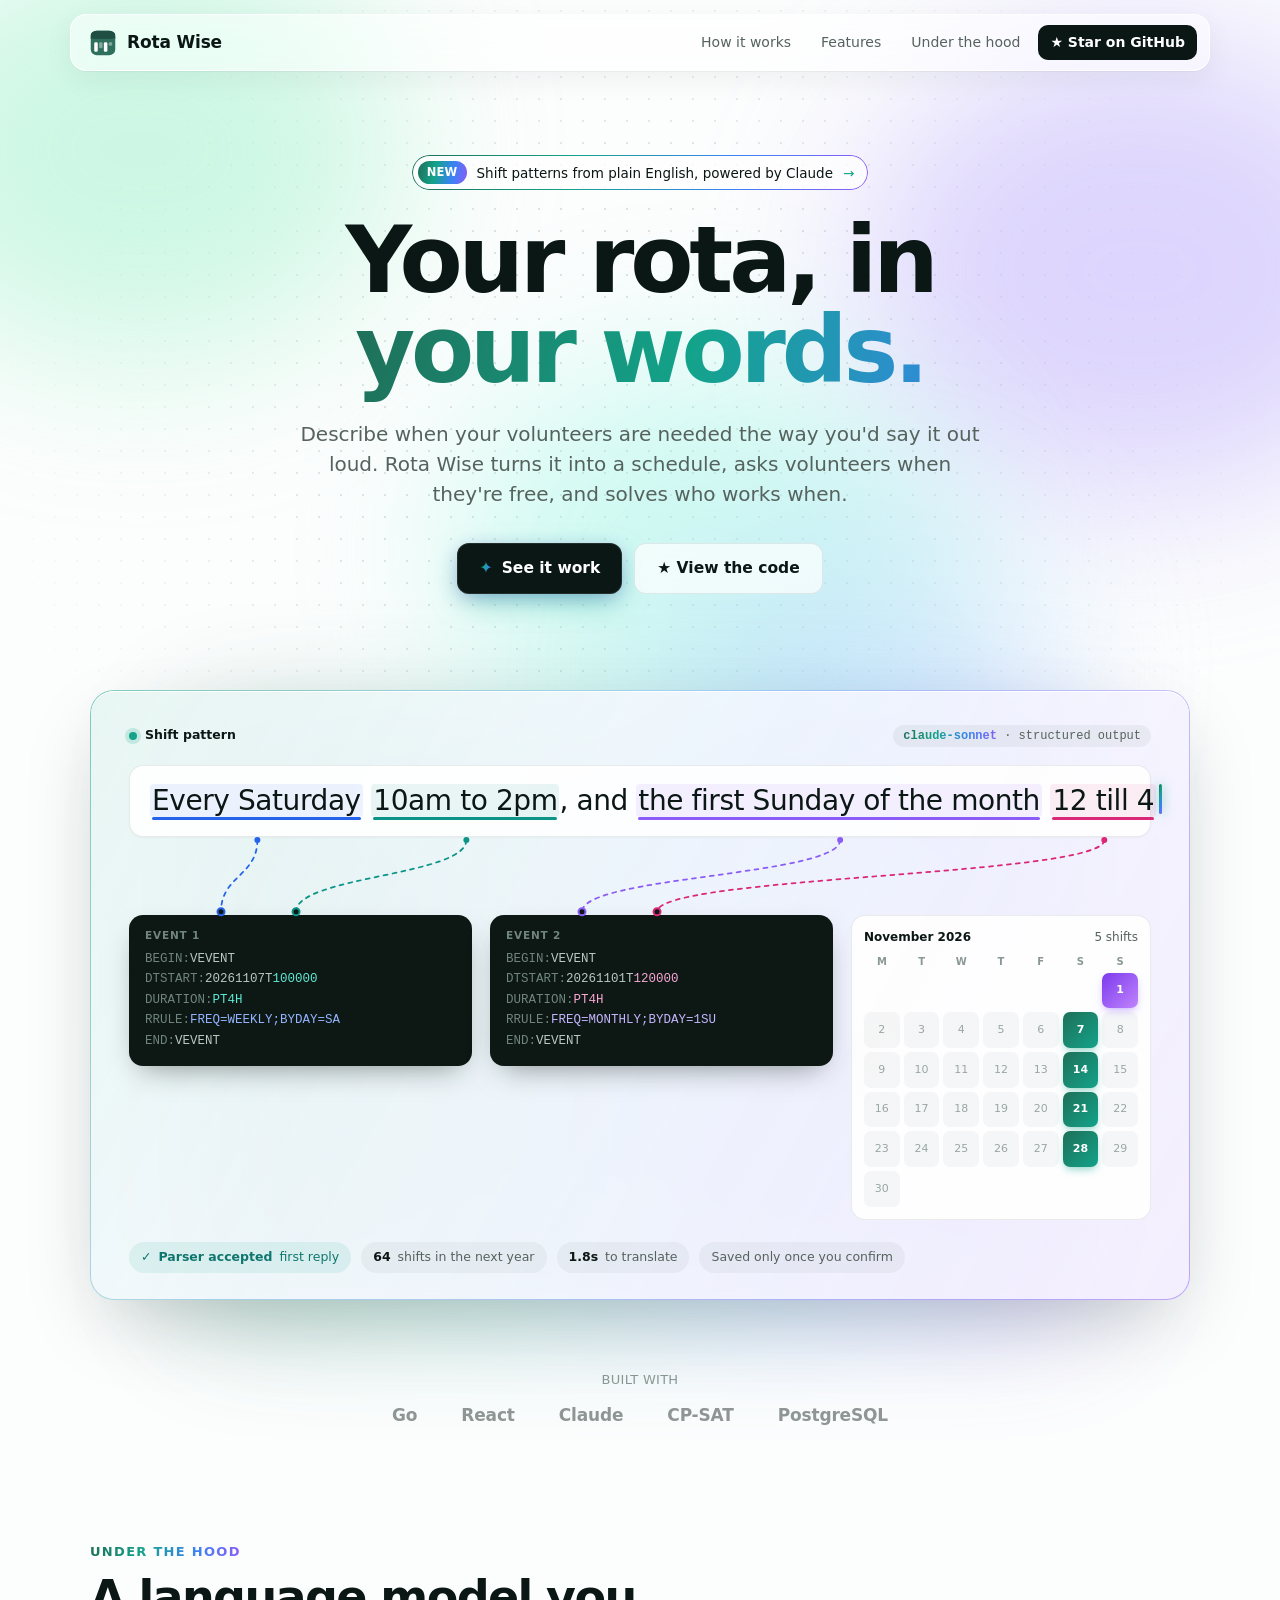
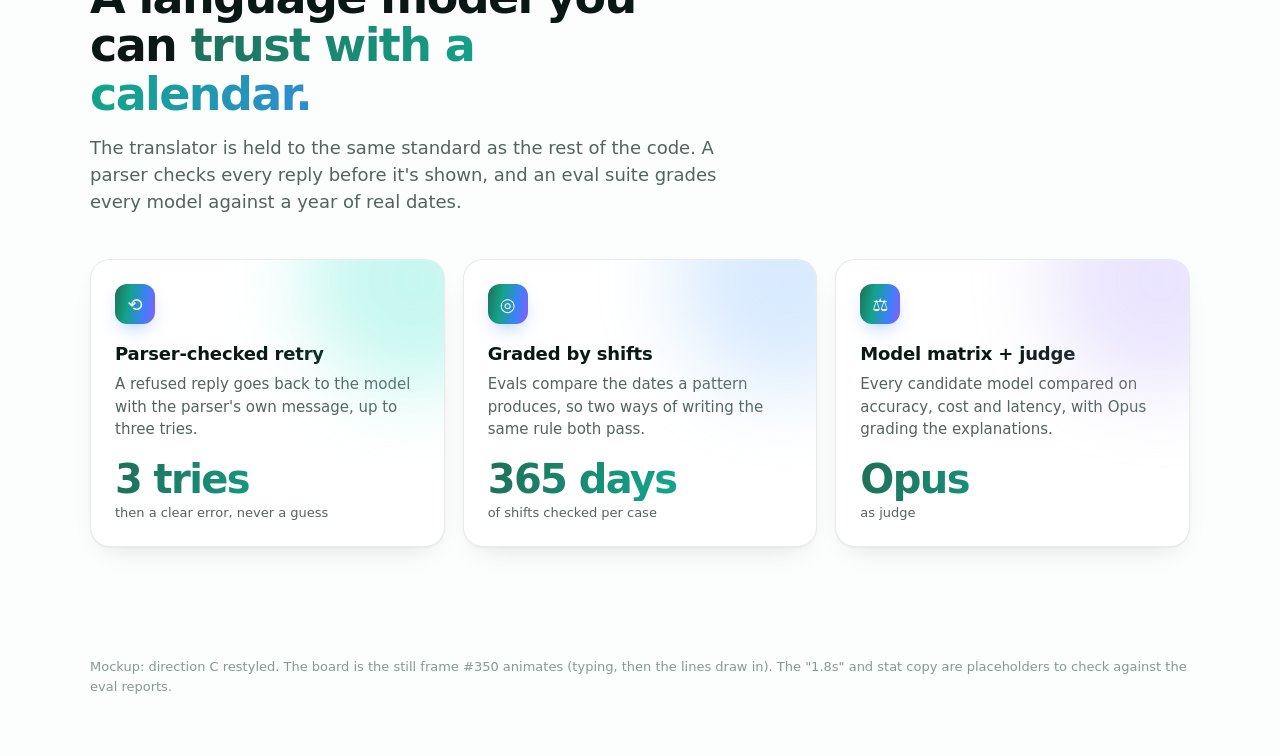
==== issue-349/splash-mockup.html @ 2ae0b68d "Splash page design mockup for issue #349" ====
<!doctype html>
<html lang="en-GB">
<head>
<meta charset="utf-8" />
<meta name="viewport" content="width=device-width, initial-scale=1" />
<title>Rota Wise: direction C, start-up polish</title>
<style>
  :root {
    color-scheme: light;
    --text: #55625d;
    --text-h: #0b1714;
    --border: rgba(15, 42, 35, 0.09);
    --band: #1f4f42;
    --accent: #2f6f5e;
    /* The gradient: the logo's greens running out into teal and violet. */
    --g1: #1f6f58;
    --g2: #13a38a;
    --g3: #3b82f6;
    --g4: #8b5cf6;
    --grad: linear-gradient(100deg, var(--g1) 0%, var(--g2) 35%, var(--g3) 70%, var(--g4) 100%);
    --p1: #2563eb; --p2: #0d9488; --p3: #8b5cf6; --p4: #db2777;
    --sans: "Inter", system-ui, "Segoe UI", Roboto, sans-serif;
    --mono: ui-monospace, "SF Mono", "JetBrains Mono", Menlo, monospace;
    font: 16px/1.5 var(--sans);
    color: var(--text);
    -webkit-font-smoothing: antialiased;
  }
  * { box-sizing: border-box; }
  body { margin: 0; background: #fcfdfd; overflow-x: hidden; }
  h1, h2, h3 { color: var(--text-h); margin: 0; }

  /* --- backdrop: aurora blobs over a faint dot grid that fades out --- */
  .sky { position: relative; isolation: isolate; overflow: hidden; }
  .sky::before {
    content: ""; position: absolute; inset: 0; z-index: -2;
    background-image: radial-gradient(rgba(15,42,35,.13) 1px, transparent 1px);
    background-size: 22px 22px;
    -webkit-mask-image: radial-gradient(ellipse 70% 55% at 50% 30%, #000 30%, transparent 75%);
            mask-image: radial-gradient(ellipse 70% 55% at 50% 30%, #000 30%, transparent 75%);
  }
  .blob { position: absolute; z-index: -1; border-radius: 50%; filter: blur(80px); opacity: .55; animation: drift 18s ease-in-out infinite alternate; }
  .blob.b1 { width: 520px; height: 420px; left: -120px; top: -60px; background: #a7f3d0; }
  .blob.b2 { width: 560px; height: 460px; right: -140px; top: 40px; background: #c4b5fd; animation-delay: -6s; }
  .blob.b3 { width: 520px; height: 380px; left: 35%; top: 360px; background: #99f6e4; opacity: .45; animation-delay: -12s; }
  .blob.b4 { width: 380px; height: 300px; right: 18%; top: 520px; background: #bfdbfe; opacity: .5; animation-delay: -3s; }
  @keyframes drift { to { transform: translate(40px, 30px) scale(1.08); } }

  /* --- nav --- */
  .nav { position: sticky; top: 14px; z-index: 5; max-width: 1140px; margin: 14px auto 0; display: flex; align-items: center; justify-content: space-between;
         padding: 10px 12px 10px 18px; border-radius: 16px; background: rgba(255,255,255,.6); backdrop-filter: blur(14px) saturate(1.4);
         -webkit-backdrop-filter: blur(14px) saturate(1.4); border: 1px solid rgba(255,255,255,.8); box-shadow: 0 1px 0 rgba(15,42,35,.04), 0 8px 30px rgba(15,42,35,.06); }
  .brand { display: flex; align-items: center; gap: 10px; font-weight: 700; color: var(--text-h); font-size: 17px; letter-spacing: -0.01em; }
  .links { display: flex; gap: 6px; font-size: 14px; align-items: center; }
  .links a { color: var(--text); text-decoration: none; padding: 7px 12px; border-radius: 10px; }
  .links a:hover { background: rgba(15,42,35,.05); color: var(--text-h); }
  .links a.gh { display: inline-flex; gap: 8px; align-items: center; color: #fff; background: var(--text-h); font-weight: 600; }

  /* --- hero --- */
  .hero { max-width: 1140px; margin: 0 auto; padding: 84px 20px 40px; text-align: center; }
  .badge { position: relative; display: inline-flex; align-items: center; gap: 10px; font-size: 13.5px; font-weight: 500; color: var(--text-h);
           padding: 6px 14px 6px 6px; border-radius: 99px; background: rgba(255,255,255,.75); }
  .badge::before { /* gradient hairline border */
    content: ""; position: absolute; inset: 0; border-radius: inherit; padding: 1px; background: var(--grad);
    -webkit-mask: linear-gradient(#000 0 0) content-box, linear-gradient(#000 0 0); -webkit-mask-composite: xor; mask-composite: exclude; }
  .badge .new { font-size: 11.5px; font-weight: 700; color: #fff; background: var(--grad); padding: 3px 9px; border-radius: 99px; letter-spacing: .02em; }
  .badge .arrow { color: var(--g2); }
  h1.big { font-size: 92px; line-height: .98; letter-spacing: -0.045em; font-weight: 750; margin: 26px auto 22px; max-width: 12ch; }
  .shine {
    background: linear-gradient(100deg, var(--g1), var(--g2), var(--g3), var(--g4), var(--g2), var(--g1));
    background-size: 300% 100%;
    -webkit-background-clip: text; background-clip: text; color: transparent;
    animation: shine 9s linear infinite;
    padding-bottom: .06em; /* keep the descender inside the clip */
  }
  @keyframes shine { to { background-position: 300% 0; } }
  .lede { font-size: 20px; max-width: 54ch; margin: 0 auto 34px; color: var(--text); }
  .cta { display: flex; gap: 12px; justify-content: center; }
  .btn { display: inline-flex; align-items: center; gap: 9px; padding: 13px 22px; border-radius: 12px; font-weight: 600; font-size: 15.5px; text-decoration: none; }
  .btn.primary { color: #fff; background: var(--text-h); position: relative;
                 box-shadow: 0 0 0 1px rgba(255,255,255,.1) inset, 0 10px 30px -6px rgba(19,163,138,.55), 0 4px 18px -4px rgba(139,92,246,.45); }
  .btn.primary .spark { background: var(--grad); -webkit-background-clip: text; background-clip: text; color: transparent; font-size: 16px; }
  .btn.ghost { color: var(--text-h); background: rgba(255,255,255,.7); border: 1px solid var(--border); backdrop-filter: blur(8px); }
  .kbd { font: 12px var(--mono); padding: 2px 6px; border-radius: 6px; background: rgba(15,42,35,.06); color: var(--text); }

  /* --- the board --- */
  .stage { max-width: 1140px; margin: 56px auto 0; padding: 0 20px; position: relative; }
  .stage::before { /* glow under the board */
    content: ""; position: absolute; left: 10%; right: 10%; top: 30px; bottom: -20px; z-index: -1; border-radius: 40px;
    background: var(--grad); filter: blur(60px); opacity: .28; }
  .board { position: relative; border-radius: 24px; padding: 34px 38px 26px;
           background: linear-gradient(rgba(255,255,255,.82), rgba(255,255,255,.82)) padding-box,
                       linear-gradient(120deg, rgba(19,163,138,.55), rgba(59,130,246,.25) 40%, rgba(139,92,246,.55)) border-box;
           border: 1px solid transparent; backdrop-filter: blur(18px); -webkit-backdrop-filter: blur(18px);
           box-shadow: 0 1px 0 #fff inset, 0 30px 80px -20px rgba(15,42,35,.25); text-align: left; }
  .board-top { display: flex; justify-content: space-between; align-items: center; margin-bottom: 18px; font-size: 12.5px; }
  .prompt-label { display: inline-flex; gap: 8px; align-items: center; font-weight: 600; color: var(--text-h); }
  .prompt-label .dot { width: 8px; height: 8px; border-radius: 50%; background: var(--g2); box-shadow: 0 0 0 4px rgba(19,163,138,.18); animation: pulse 2s ease-in-out infinite; }
  @keyframes pulse { 50% { box-shadow: 0 0 0 8px rgba(19,163,138,0); } }
  .model { font: 12px var(--mono); color: var(--text); padding: 4px 10px; border-radius: 99px; background: rgba(15,42,35,.05); }
  .model b { background: var(--grad); -webkit-background-clip: text; background-clip: text; color: transparent; }

  .sentence { font-size: 28px; line-height: 1.35; color: var(--text-h); font-weight: 500; letter-spacing: -0.015em; white-space: nowrap;
              padding: 16px 20px; border-radius: 14px; background: rgba(255,255,255,.9); border: 1px solid var(--border);
              box-shadow: 0 1px 2px rgba(15,42,35,.04); }
  .sentence mark { background: none; color: inherit; border-radius: 4px; padding: 0 2px; position: relative; }
  .sentence mark::after { content: ""; position: absolute; left: 2px; right: 2px; bottom: -3px; height: 3px; border-radius: 3px; }
  .sentence .m1 { background: rgba(37,99,235,.08); }  .sentence .m1::after { background: var(--p1); }
  .sentence .m2 { background: rgba(13,148,136,.09); } .sentence .m2::after { background: var(--p2); }
  .sentence .m3 { background: rgba(139,92,246,.09); } .sentence .m3::after { background: var(--p3); }
  .sentence .m4 { background: rgba(219,39,119,.08); } .sentence .m4::after { background: var(--p4); }
  .caret { display: inline-block; width: 2.5px; height: 1.05em; vertical-align: -4px; margin-left: 3px; border-radius: 2px;
           background: var(--grad); box-shadow: 0 0 12px rgba(19,163,138,.7); animation: blink 1.05s steps(1) infinite; }
  @keyframes blink { 50% { opacity: 0; } }

  .gap { height: 78px; }
  svg[data-lines] { position: absolute; inset: 0; width: 100%; height: 100%; pointer-events: none; overflow: visible; }
  svg[data-lines] path { stroke-dasharray: 4 5; animation: flow 1.2s linear infinite; }
  @keyframes flow { to { stroke-dashoffset: -18; } }

  .out { display: grid; grid-template-columns: 1fr 1fr 300px; gap: 18px; align-items: start; }
  .chip { border-radius: 14px; padding: 14px 16px; background: #0d1714; color: #b9c8c2; font: 12.5px/1.65 var(--mono); white-space: pre;
          box-shadow: 0 12px 30px -12px rgba(13,23,20,.5); position: relative; overflow: hidden; }
  .chip::before { content: attr(data-title); display: block; font: 600 10.5px var(--sans); letter-spacing: .08em; text-transform: uppercase; color: #6f857d; margin-bottom: 8px; }
  .chip .k { color: #6f857d; }
  .chip .p1 { color: #93b4ff; } .chip .p2 { color: #5eead4; } .chip .p3 { color: #c4b5fd; } .chip .p4 { color: #f9a8d4; }

  .cal-wrap { background: rgba(255,255,255,.9); border: 1px solid var(--border); border-radius: 14px; padding: 12px; }
  .cal-head { display: flex; justify-content: space-between; font-size: 12px; font-weight: 600; color: var(--text-h); margin-bottom: 8px; }
  .cal-head span { color: var(--text); font-weight: 500; }
  .cal { display: grid; grid-template-columns: repeat(7, 1fr); gap: 4px; font-size: 11px; }
  .cal .dow { text-align: center; font-weight: 600; color: #8a9893; font-size: 10px; }
  .cal .d { aspect-ratio: 1; border-radius: 7px; background: rgba(15,42,35,.035); color: #9aa7a2; display: grid; place-items: center; font-weight: 500; }
  .cal .d.blank { background: none; }
  .cal .d.on { color: #fff; font-weight: 700; background: linear-gradient(135deg, var(--g1), var(--g2)); box-shadow: 0 4px 10px -3px rgba(19,163,138,.6); }
  .cal .d.on2 { color: #fff; font-weight: 700; background: linear-gradient(135deg, #7c3aed, #c084fc); box-shadow: 0 4px 10px -3px rgba(139,92,246,.6); }

  .meta { display: flex; gap: 10px; margin-top: 22px; flex-wrap: wrap; }
  .pill { display: inline-flex; gap: 7px; align-items: center; font-size: 12.5px; padding: 6px 12px; border-radius: 99px; background: rgba(15,42,35,.045); color: var(--text); }
  .pill b { color: var(--text-h); font-weight: 600; }
  .pill.ok { background: rgba(19,163,138,.1); color: #0f766e; }
  .pill.ok b { color: #0f766e; }

  /* --- built-with strip --- */
  .built { text-align: center; padding: 70px 20px 20px; font-size: 13px; color: #8a9893; letter-spacing: .02em; }
  .built .row { display: flex; gap: 44px; justify-content: center; margin-top: 14px; }
  .built .row span { font-size: 17px; font-weight: 650; color: #24312d; opacity: .5; letter-spacing: -0.01em; }

  /* --- how it carries into the page below --- */
  .sec { max-width: 1140px; margin: 0 auto; padding: 90px 20px 110px; }
  .kicker { display: inline-block; font-size: 13px; font-weight: 700; letter-spacing: .1em; text-transform: uppercase;
            background: var(--grad); -webkit-background-clip: text; background-clip: text; color: transparent; margin-bottom: 12px; }
  .sec h2 { font-size: 46px; letter-spacing: -0.035em; line-height: 1.05; max-width: 18ch; }
  .sec h2 .shine { animation-duration: 12s; }
  .sec .sub { font-size: 18px; max-width: 58ch; margin: 16px 0 44px; }
  .cards { display: grid; grid-template-columns: repeat(3, 1fr); gap: 18px; }
  .card { position: relative; border-radius: 20px; padding: 24px; background: #fff; border: 1px solid var(--border); overflow: hidden;
          box-shadow: 0 1px 2px rgba(15,42,35,.04), 0 12px 30px -16px rgba(15,42,35,.18); }
  .card::after { content: ""; position: absolute; width: 220px; height: 220px; right: -80px; top: -90px; border-radius: 50%; filter: blur(40px); opacity: .35; }
  .card:nth-child(1)::after { background: #5eead4; } .card:nth-child(2)::after { background: #93c5fd; } .card:nth-child(3)::after { background: #c4b5fd; }
  .card .ic { width: 40px; height: 40px; border-radius: 12px; display: grid; place-items: center; color: #fff; font-size: 18px; margin-bottom: 16px; background: var(--grad);
              box-shadow: 0 8px 20px -8px rgba(59,130,246,.6); }
  .card h3 { font-size: 18px; letter-spacing: -0.01em; margin-bottom: 6px; }
  .card p { margin: 0; font-size: 15px; }
  .stat { font-size: 40px; font-weight: 750; letter-spacing: -0.04em; line-height: 1; margin: 18px 0 2px; }
  .stat-label { font-size: 13px; }

  .note { max-width: 1140px; margin: 0 auto; padding: 0 20px 60px; font-size: 13px; color: #8a9893; }

  @media (prefers-reduced-motion: reduce) {
    *, *::before, *::after { animation: none !important; }
  }
</style>
</head>
<body>
<div class="sky">
  <div class="blob b1"></div><div class="blob b2"></div><div class="blob b3"></div><div class="blob b4"></div>

  <nav class="nav">
    <div class="brand"><svg class="logo" width="28" height="28"></svg>Rota Wise</div>
    <div class="links"><a>How it works</a><a>Features</a><a>Under the hood</a><a class="gh">★ Star on GitHub</a></div>
  </nav>

  <section class="hero">
    <span class="badge"><span class="new">NEW</span> Shift patterns from plain English, powered by Claude <span class="arrow">→</span></span>
    <h1 class="big">Your rota, in <span class="shine">your words.</span></h1>
    <p class="lede">Describe when your volunteers are needed the way you'd say it out loud. Rota Wise turns it into a schedule, asks volunteers when they're free, and solves who works when.</p>
    <div class="cta">
      <a class="btn primary"><span class="spark">✦</span> See it work</a>
      <a class="btn ghost">★ View the code</a>
    </div>
  </section>

  <div class="stage">
    <div class="board">
      <div class="board-top">
        <span class="prompt-label"><span class="dot"></span>Shift pattern</span>
        <span class="model"><b>claude-sonnet</b> · structured output</span>
      </div>
      <div class="sentence"><mark class="m1">Every Saturday</mark> <mark class="m2">10am to 2pm</mark>, and <mark class="m3">the first Sunday of the month</mark> <mark class="m4">12 till 4</mark><span class="caret"></span></div>
      <div class="gap"></div>
      <div class="out">
        <div class="chip" data-title="Event 1"><span class="k">BEGIN:</span>VEVENT
<span class="k">DTSTART:</span>20261107T<span class="p2">100000</span>
<span class="k">DURATION:</span><span class="p2">PT4H</span>
<span class="k">RRULE:</span><span class="p1">FREQ=WEEKLY;BYDAY=SA</span>
<span class="k">END:</span>VEVENT</div>
        <div class="chip" data-title="Event 2"><span class="k">BEGIN:</span>VEVENT
<span class="k">DTSTART:</span>20261101T<span class="p4">120000</span>
<span class="k">DURATION:</span><span class="p4">PT4H</span>
<span class="k">RRULE:</span><span class="p3">FREQ=MONTHLY;BYDAY=1SU</span>
<span class="k">END:</span>VEVENT</div>
        <div class="cal-wrap">
          <div class="cal-head">November 2026 <span>5 shifts</span></div>
          <div class="cal" data-cal></div>
        </div>
      </div>
      <div class="meta">
        <span class="pill ok">✓ <b>Parser accepted</b> first reply</span>
        <span class="pill"><b>64</b> shifts in the next year</span>
        <span class="pill"><b>1.8s</b> to translate</span>
        <span class="pill">Saved only once you confirm</span>
      </div>
      <svg data-lines></svg>
    </div>
  </div>

  <div class="built">BUILT WITH
    <div class="row"><span>Go</span><span>React</span><span>Claude</span><span>CP-SAT</span><span>PostgreSQL</span></div>
  </div>
</div>

<section class="sec">
  <div class="kicker">Under the hood</div>
  <h2>A language model you can <span class="shine">trust with a calendar.</span></h2>
  <p class="sub">The translator is held to the same standard as the rest of the code. A parser checks every reply before it's shown, and an eval suite grades every model against a year of real dates.</p>
  <div class="cards">
    <div class="card"><div class="ic">⟲</div><h3>Parser-checked retry</h3><p>A refused reply goes back to the model with the parser's own message, up to three tries.</p>
      <div class="stat shine">3 tries</div><div class="stat-label">then a clear error, never a guess</div></div>
    <div class="card"><div class="ic">◎</div><h3>Graded by shifts</h3><p>Evals compare the dates a pattern produces, so two ways of writing the same rule both pass.</p>
      <div class="stat shine">365 days</div><div class="stat-label">of shifts checked per case</div></div>
    <div class="card"><div class="ic">⚖</div><h3>Model matrix + judge</h3><p>Every candidate model compared on accuracy, cost and latency, with Opus grading the explanations.</p>
      <div class="stat shine">Opus</div><div class="stat-label">as judge</div></div>
  </div>
</section>

<p class="note">Mockup: direction C restyled. The board is the still frame #350 animates (typing, then the lines draw in). The "1.8s" and stat copy are placeholders to check against the eval reports.</p>

<script>
  const mark = `<rect x="2" y="2" width="28" height="28" rx="7" fill="#2f6f5e"/><rect x="2" y="2" width="28" height="9" rx="7" fill="#1f4f42"/><rect x="2" y="7" width="28" height="4" fill="#1f4f42"/><g fill="#fff"><rect x="6" y="15" width="4" height="11" rx="1.5"/><rect x="11.5" y="15" width="4" height="7" rx="1.5" opacity=".4"/><rect x="17" y="15" width="4" height="11" rx="1.5"/><rect x="22.5" y="15" width="4" height="4" rx="1.5" opacity=".4"/></g>`;
  document.querySelectorAll("svg.logo").forEach(s => { s.setAttribute("viewBox", "0 0 32 32"); s.innerHTML = mark; });

  document.querySelectorAll("[data-cal]").forEach(el => {
    let h = ["M","T","W","T","F","S","S"].map(d => `<div class="dow">${d}</div>`).join("");
    for (let i = 0; i < 6; i++) h += `<div class="d blank"></div>`;
    for (let d = 1; d <= 30; d++) {
      const dow = (6 + d - 1) % 7;
      const cls = d === 1 ? "on2" : dow === 5 ? "on" : "";
      h += `<div class="d ${cls}">${d}</div>`;
    }
    el.innerHTML = h;
  });

  function thread() {
    const board = document.querySelector(".board"), svg = board.querySelector("svg[data-lines]");
    const b = board.getBoundingClientRect();
    const cols = { 1: "#2563eb", 2: "#0d9488", 3: "#8b5cf6", 4: "#db2777" };
    let out = "";
    for (const k in cols) {
      const m = board.querySelector(".m" + k).getBoundingClientRect();
      const span = board.querySelector(".chip .p" + k), t = span.getBoundingClientRect(), c = span.closest(".chip").getBoundingClientRect();
      const x1 = m.left + m.width / 2 - b.left, y1 = m.bottom - b.top + 22;
      const x2 = t.left + Math.min(t.width / 2, 30) - b.left, y2 = c.top - b.top - 4;
      const my = (y1 + y2) / 2;
      out += `<circle cx="${x1}" cy="${y1}" r="3" fill="${cols[k]}"/>`;
      out += `<path d="M${x1} ${y1} C${x1} ${my}, ${x2} ${my}, ${x2} ${y2}" stroke="${cols[k]}" stroke-width="1.75" fill="none" stroke-linecap="round"/>`;
      out += `<circle cx="${x2}" cy="${y2}" r="3.5" fill="#0d1714" stroke="${cols[k]}" stroke-width="2"/>`;
    }
    svg.innerHTML = out;
  }
  document.fonts.ready.then(thread); addEventListener("resize", thread);
</script>
</body>
</html>
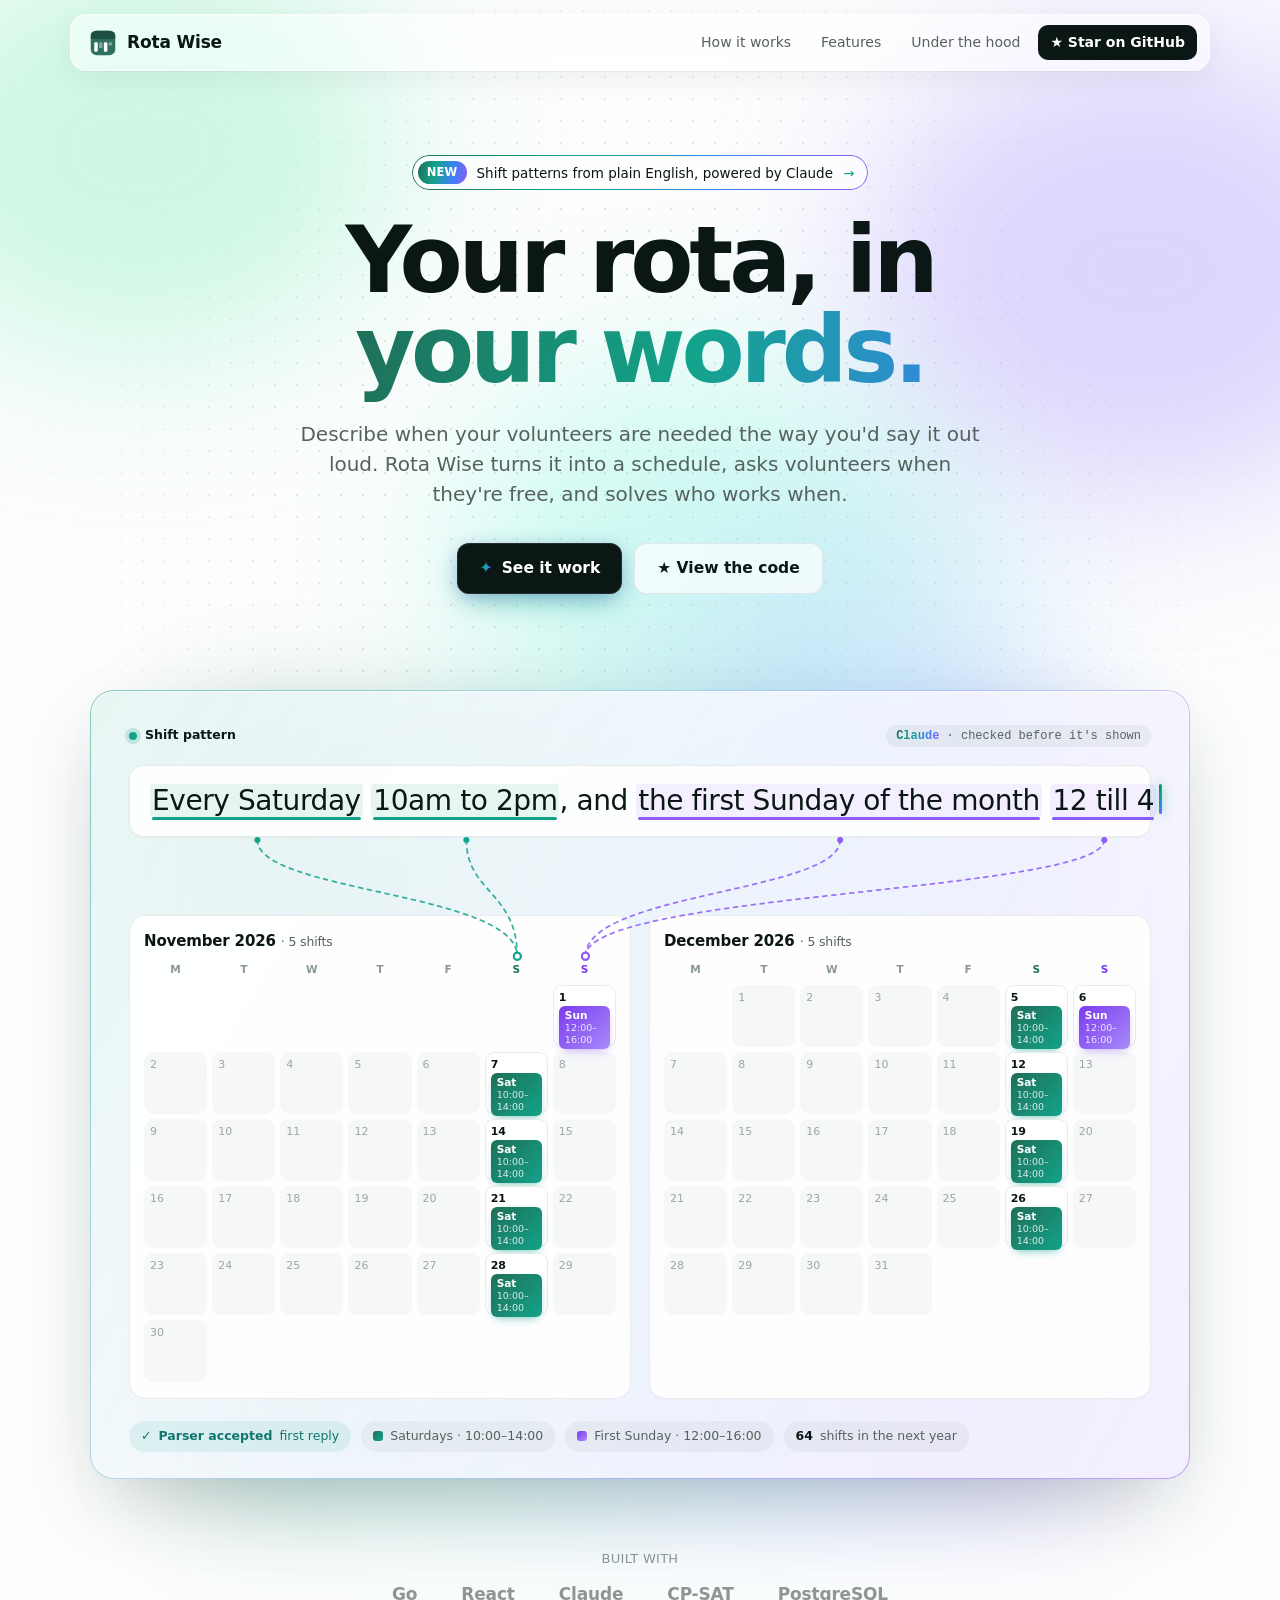
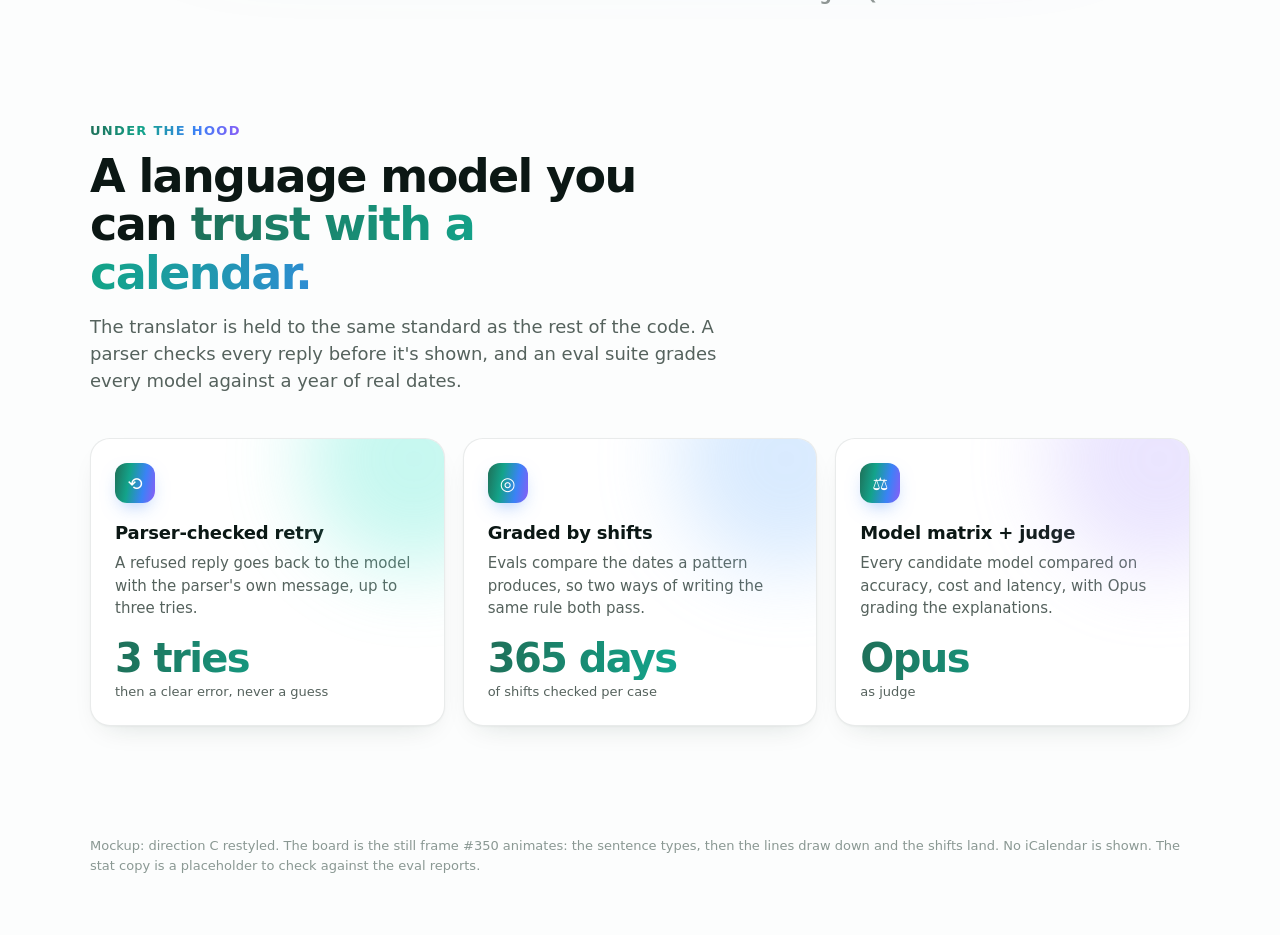
==== commit 1dc16ee2: "Splash mockup for issue #349: sentence straight to calendar, no iCalendar" ====
--- a/issue-349/splash-mockup.html
+++ b/issue-349/splash-mockup.html
@@ -104,10 +104,10 @@
               box-shadow: 0 1px 2px rgba(15,42,35,.04); }
   .sentence mark { background: none; color: inherit; border-radius: 4px; padding: 0 2px; position: relative; }
   .sentence mark::after { content: ""; position: absolute; left: 2px; right: 2px; bottom: -3px; height: 3px; border-radius: 3px; }
-  .sentence .m1 { background: rgba(37,99,235,.08); }  .sentence .m1::after { background: var(--p1); }
-  .sentence .m2 { background: rgba(13,148,136,.09); } .sentence .m2::after { background: var(--p2); }
+  .sentence .m1 { background: rgba(19,163,138,.10); }  .sentence .m1::after { background: var(--g2); }
+  .sentence .m2 { background: rgba(19,163,138,.10); } .sentence .m2::after { background: var(--g2); }
   .sentence .m3 { background: rgba(139,92,246,.09); } .sentence .m3::after { background: var(--p3); }
-  .sentence .m4 { background: rgba(219,39,119,.08); } .sentence .m4::after { background: var(--p4); }
+  .sentence .m4 { background: rgba(139,92,246,.09); } .sentence .m4::after { background: var(--p3); }
   .caret { display: inline-block; width: 2.5px; height: 1.05em; vertical-align: -4px; margin-left: 3px; border-radius: 2px;
            background: var(--grad); box-shadow: 0 0 12px rgba(19,163,138,.7); animation: blink 1.05s steps(1) infinite; }
   @keyframes blink { 50% { opacity: 0; } }
@@ -134,6 +134,26 @@
   .cal .d.on { color: #fff; font-weight: 700; background: linear-gradient(135deg, var(--g1), var(--g2)); box-shadow: 0 4px 10px -3px rgba(19,163,138,.6); }
   .cal .d.on2 { color: #fff; font-weight: 700; background: linear-gradient(135deg, #7c3aed, #c084fc); box-shadow: 0 4px 10px -3px rgba(139,92,246,.6); }
 
+
+  .months { display: grid; grid-template-columns: 1fr 1fr; gap: 18px; }
+  .month { background: rgba(255,255,255,.92); border: 1px solid var(--border); border-radius: 16px; padding: 14px 14px 16px; }
+  .month .mh { display: flex; align-items: baseline; margin-bottom: 6px; }
+  .month .mh b { color: var(--text-h); font-size: 15px; letter-spacing: -0.01em; }
+  .month .mh span { font-size: 12.5px; font-weight: 500; color: var(--text); }
+  .mg { display: grid; grid-template-columns: repeat(7, 1fr); gap: 5px; }
+  .mg .dow { text-align: center; font-size: 10.5px; font-weight: 600; color: #8a9893; padding: 4px 0 2px; }
+  .mg .dow:nth-child(6) { color: var(--g1); } .mg .dow:nth-child(7) { color: #7c3aed; }
+  .mg .d { height: 62px; border-radius: 9px; background: rgba(15,42,35,.03); padding: 5px 6px; font-size: 11px; color: #9aa7a2; font-weight: 500;
+           display: flex; flex-direction: column; justify-content: space-between; }
+  .mg .d.blank { background: none; }
+  .mg .d.past { opacity: .5; }
+  .shift { border-radius: 6px; padding: 3px 6px; font-size: 10.5px; font-weight: 650; color: #fff; line-height: 1.25; }
+  .shift small { display: block; font-weight: 500; opacity: .85; font-size: 9.5px; }
+  .shift.a { background: linear-gradient(135deg, var(--g1), var(--g2)); box-shadow: 0 4px 10px -4px rgba(19,163,138,.7); }
+  .shift.b { background: linear-gradient(135deg, #7c3aed, #a78bfa); box-shadow: 0 4px 10px -4px rgba(139,92,246,.7); }
+  .mg .d.has { color: var(--text-h); font-weight: 700; background: rgba(255,255,255,1); box-shadow: 0 0 0 1px var(--border) inset; }
+  .sw { width: 10px; height: 10px; border-radius: 3px; display: inline-block; }
+  .sw.a { background: linear-gradient(135deg, var(--g1), var(--g2)); } .sw.b { background: linear-gradient(135deg, #7c3aed, #a78bfa); }
   .meta { display: flex; gap: 10px; margin-top: 22px; flex-wrap: wrap; }
   .pill { display: inline-flex; gap: 7px; align-items: center; font-size: 12.5px; padding: 6px 12px; border-radius: 99px; background: rgba(15,42,35,.045); color: var(--text); }
   .pill b { color: var(--text-h); font-weight: 600; }
@@ -194,32 +214,20 @@
     <div class="board">
       <div class="board-top">
         <span class="prompt-label"><span class="dot"></span>Shift pattern</span>
-        <span class="model"><b>claude-sonnet</b> · structured output</span>
+        <span class="model"><b>Claude</b> · checked before it's shown</span>
       </div>
       <div class="sentence"><mark class="m1">Every Saturday</mark> <mark class="m2">10am to 2pm</mark>, and <mark class="m3">the first Sunday of the month</mark> <mark class="m4">12 till 4</mark><span class="caret"></span></div>
       <div class="gap"></div>
-      <div class="out">
-        <div class="chip" data-title="Event 1"><span class="k">BEGIN:</span>VEVENT
-<span class="k">DTSTART:</span>20261107T<span class="p2">100000</span>
-<span class="k">DURATION:</span><span class="p2">PT4H</span>
-<span class="k">RRULE:</span><span class="p1">FREQ=WEEKLY;BYDAY=SA</span>
-<span class="k">END:</span>VEVENT</div>
-        <div class="chip" data-title="Event 2"><span class="k">BEGIN:</span>VEVENT
-<span class="k">DTSTART:</span>20261101T<span class="p4">120000</span>
-<span class="k">DURATION:</span><span class="p4">PT4H</span>
-<span class="k">RRULE:</span><span class="p3">FREQ=MONTHLY;BYDAY=1SU</span>
-<span class="k">END:</span>VEVENT</div>
-        <div class="cal-wrap">
-          <div class="cal-head">November 2026 <span>5 shifts</span></div>
-          <div class="cal" data-cal></div>
-        </div>
+      <div class="months">
+        <div class="month" data-month="2026-11"></div>
+        <div class="month" data-month="2026-12"></div>
       </div>
       <div class="meta">
         <span class="pill ok">✓ <b>Parser accepted</b> first reply</span>
+        <span class="pill"><span class="sw a"></span>Saturdays · 10:00–14:00</span>
+        <span class="pill"><span class="sw b"></span>First Sunday · 12:00–16:00</span>
         <span class="pill"><b>64</b> shifts in the next year</span>
-        <span class="pill"><b>1.8s</b> to translate</span>
-        <span class="pill">Saved only once you confirm</span>
-      </div>
+                      </div>
       <svg data-lines></svg>
     </div>
   </div>
@@ -243,37 +251,47 @@
   </div>
 </section>
 
-<p class="note">Mockup: direction C restyled. The board is the still frame #350 animates (typing, then the lines draw in). The "1.8s" and stat copy are placeholders to check against the eval reports.</p>
+<p class="note">Mockup: direction C restyled. The board is the still frame #350 animates: the sentence types, then the lines draw down and the shifts land. No iCalendar is shown. The stat copy is a placeholder to check against the eval reports.</p>
 
 <script>
   const mark = `<rect x="2" y="2" width="28" height="28" rx="7" fill="#2f6f5e"/><rect x="2" y="2" width="28" height="9" rx="7" fill="#1f4f42"/><rect x="2" y="7" width="28" height="4" fill="#1f4f42"/><g fill="#fff"><rect x="6" y="15" width="4" height="11" rx="1.5"/><rect x="11.5" y="15" width="4" height="7" rx="1.5" opacity=".4"/><rect x="17" y="15" width="4" height="11" rx="1.5"/><rect x="22.5" y="15" width="4" height="4" rx="1.5" opacity=".4"/></g>`;
   document.querySelectorAll("svg.logo").forEach(s => { s.setAttribute("viewBox", "0 0 32 32"); s.innerHTML = mark; });
 
-  document.querySelectorAll("[data-cal]").forEach(el => {
-    let h = ["M","T","W","T","F","S","S"].map(d => `<div class="dow">${d}</div>`).join("");
-    for (let i = 0; i < 6; i++) h += `<div class="d blank"></div>`;
-    for (let d = 1; d <= 30; d++) {
-      const dow = (6 + d - 1) % 7;
-      const cls = d === 1 ? "on2" : dow === 5 ? "on" : "";
-      h += `<div class="d ${cls}">${d}</div>`;
+  // Each month, Monday first: Saturdays get the 10–2 shift, the first Sunday the 12–4.
+  document.querySelectorAll("[data-month]").forEach(el => {
+    const [y, m] = el.dataset.month.split("-").map(Number);
+    const first = new Date(y, m - 1, 1), days = new Date(y, m, 0).getDate();
+    const off = (first.getDay() + 6) % 7;
+    let n = 0, h = ["M","T","W","T","F","S","S"].map(d => `<div class="dow">${d}</div>`).join("");
+    for (let i = 0; i < off; i++) h += `<div class="d blank"></div>`;
+    let seenSunday = false;
+    for (let d = 1; d <= days; d++) {
+      const dow = (off + d - 1) % 7;
+      let shift = "";
+      if (dow === 5) shift = `<div class="shift a" data-k="a">Sat<small>10:00–14:00</small></div>`;
+      if (dow === 6 && !seenSunday) { seenSunday = true; shift = `<div class="shift b" data-k="b">Sun<small>12:00–16:00</small></div>`; }
+      if (shift) n++;
+      h += `<div class="d ${shift ? "has" : ""}">${d}${shift}</div>`;
     }
-    el.innerHTML = h;
+    const name = first.toLocaleString("en-GB", { month: "long", year: "numeric" });
+    el.innerHTML = `<div class="mh"><b>${name} <span>· ${n} shifts</span></b></div><div class="mg">${h}</div>`;
   });
 
+  // Thread each phrase down to the first shift it made.
   function thread() {
     const board = document.querySelector(".board"), svg = board.querySelector("svg[data-lines]");
     const b = board.getBoundingClientRect();
-    const cols = { 1: "#2563eb", 2: "#0d9488", 3: "#8b5cf6", 4: "#db2777" };
+    const links = [["m1","a","#13a38a"],["m2","a","#13a38a"],["m3","b","#8b5cf6"],["m4","b","#8b5cf6"]];
     let out = "";
-    for (const k in cols) {
-      const m = board.querySelector(".m" + k).getBoundingClientRect();
-      const span = board.querySelector(".chip .p" + k), t = span.getBoundingClientRect(), c = span.closest(".chip").getBoundingClientRect();
+    for (const [mk, k, col] of links) {
+      const m = board.querySelector("." + mk).getBoundingClientRect();
+      const t = document.querySelectorAll(".month")[0].querySelectorAll(".dow")[k === "a" ? 5 : 6].getBoundingClientRect();
       const x1 = m.left + m.width / 2 - b.left, y1 = m.bottom - b.top + 22;
-      const x2 = t.left + Math.min(t.width / 2, 30) - b.left, y2 = c.top - b.top - 4;
-      const my = (y1 + y2) / 2;
-      out += `<circle cx="${x1}" cy="${y1}" r="3" fill="${cols[k]}"/>`;
-      out += `<path d="M${x1} ${y1} C${x1} ${my}, ${x2} ${my}, ${x2} ${y2}" stroke="${cols[k]}" stroke-width="1.75" fill="none" stroke-linecap="round"/>`;
-      out += `<circle cx="${x2}" cy="${y2}" r="3.5" fill="#0d1714" stroke="${cols[k]}" stroke-width="2"/>`;
+      const x2 = t.left + t.width / 2 - b.left, y2 = t.top - b.top - 3;
+      const my = y1 + (y2 - y1) * 0.45;
+      out += `<circle cx="${x1}" cy="${y1}" r="3" fill="${col}"/>`;
+      out += `<path d="M${x1} ${y1} C${x1} ${my}, ${x2} ${my}, ${x2} ${y2}" stroke="${col}" stroke-width="1.75" fill="none" stroke-linecap="round" opacity=".85"/>`;
+      out += `<circle cx="${x2}" cy="${y2}" r="3.5" fill="#fff" stroke="${col}" stroke-width="2"/>`;
     }
     svg.innerHTML = out;
   }
